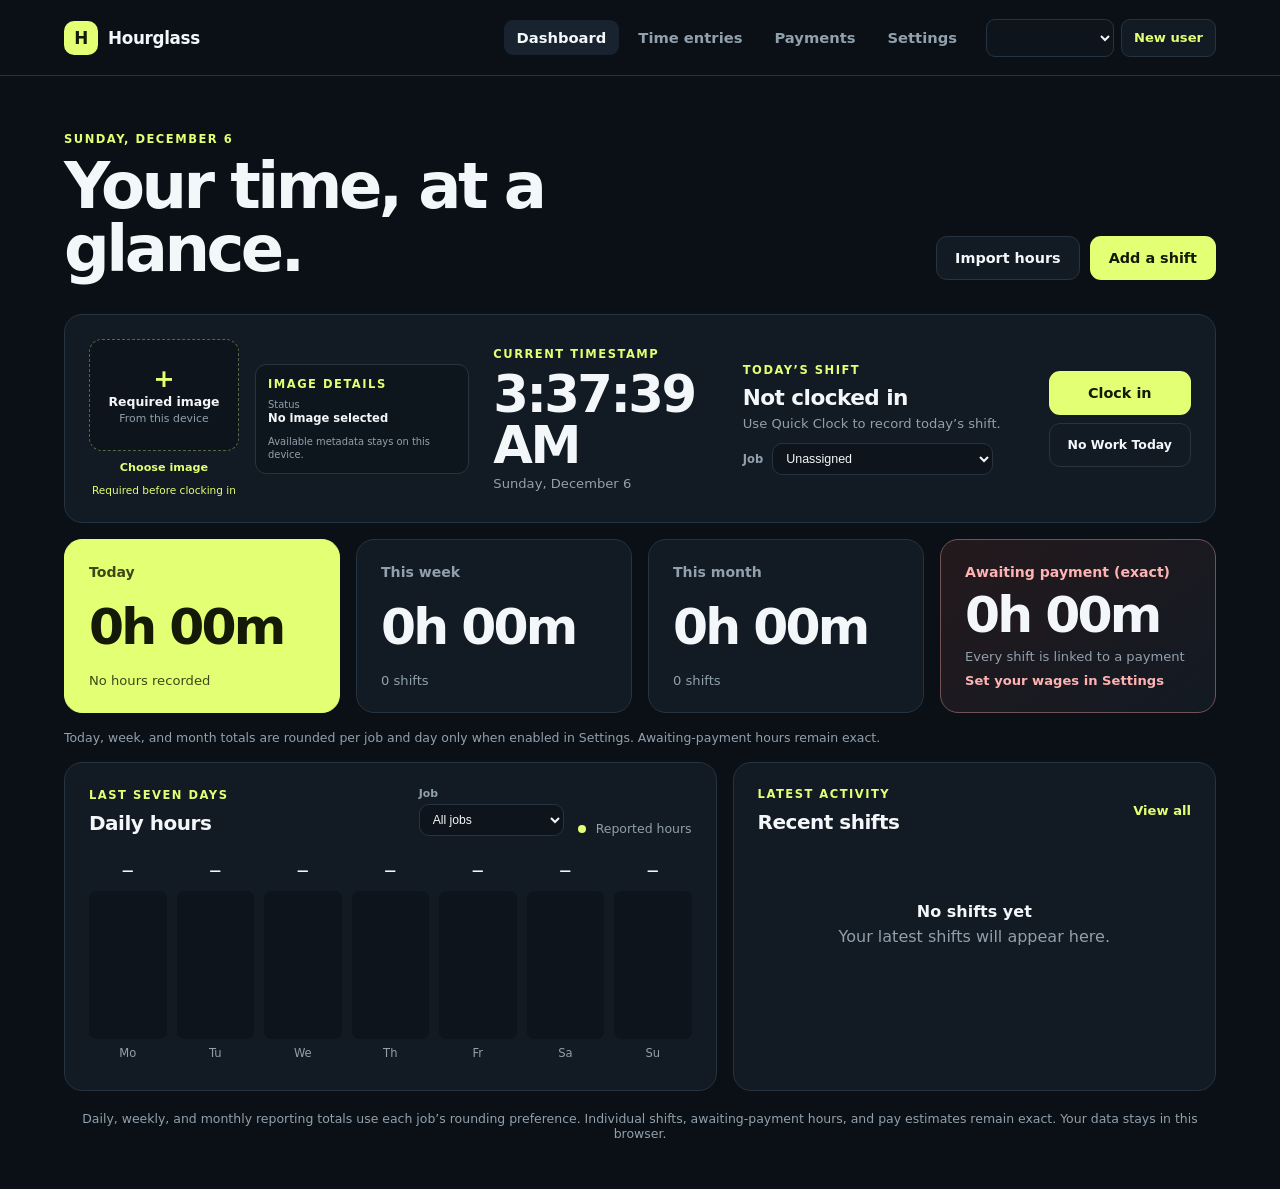
==== docs/index.html @ 71972e92 "Build 36; added time rounding to daily hours, to nearest quarter hour" ====
<!doctype html>
<html lang="en">
<head>
  <meta charset="utf-8">
  <meta name="viewport" content="width=device-width, initial-scale=1">
  <meta http-equiv="Content-Security-Policy" content="default-src 'self'; script-src 'self'; style-src 'self' 'unsafe-inline'; img-src 'self' data: blob:; connect-src 'none'; media-src 'none'; object-src 'none'; frame-src 'none'; base-uri 'none'; form-action 'self'; worker-src 'none'; manifest-src 'self'">
  <meta name="referrer" content="no-referrer">
  <meta name="description" content="A private, browser-based work-hour tracker.">
  <title>Hourglass — Work dashboard</title>
  <link rel="stylesheet" href="styles.css?v=35">
</head>
<body>
  <header class="site-header">
    <a class="brand" href="index.html" aria-label="Hourglass dashboard">
      <span class="brand-mark" aria-hidden="true">H</span>
      <span>Hourglass</span>
    </a>
    <div class="header-tools">
      <nav aria-label="Primary navigation">
        <a class="active" href="index.html" aria-current="page">Dashboard</a>
        <a href="entry.html">Time entries</a>
        <a href="payments.html">Payments</a>
        <a href="settings.html">Settings</a>
      </nav>
      <div class="profile-controls">
        <select id="profile-switcher" aria-label="Current user"></select>
        <button class="profile-add" id="create-profile-open" type="button">New user</button>
      </div>
    </div>
  </header>

  <main class="shell">
    <div class="dashboard-intro">
      <section class="page-heading dashboard-heading">
        <div>
          <p class="eyebrow" id="today-label">Work overview</p>
          <h1 id="dashboard-title">Your time, at a glance.</h1>
        </div>
      </section>
      <div class="heading-actions dashboard-heading-actions">
        <a class="button secondary" href="entry.html#import">Import hours</a>
        <a class="button primary" href="entry.html">Add a shift</a>
      </div>

      <section class="panel quick-clock" aria-labelledby="quick-clock-title">
      <div class="clock-evidence">
        <div class="clock-photo">
          <input class="sr-only" id="clock-photo-input" type="file" accept="image/*" aria-describedby="clock-photo-message">
          <button class="photo-frame" id="clock-photo-trigger" type="button" aria-label="Choose a required image from this device">
            <img class="hidden" id="clock-photo-preview" alt="Selected Quick Clock image">
            <span id="clock-photo-placeholder">
              <b aria-hidden="true">+</b>
              <strong>Required image</strong>
              <small>From this device</small>
            </span>
          </button>
          <div class="photo-actions">
            <button class="text-button" id="choose-clock-photo" type="button">Choose image</button>
            <button class="text-button hidden" id="zoom-clock-photo" type="button">View larger</button>
            <button class="text-button danger hidden" id="remove-clock-photo" type="button">Remove</button>
          </div>
          <span class="photo-message" id="clock-photo-message" role="status" aria-live="polite">Required before clocking in</span>
        </div>
        <div class="photo-summary" aria-live="polite">
          <p class="eyebrow">Image details</p>
          <dl class="metadata-list" id="clock-photo-metadata">
            <div><dt>Status</dt><dd>No image selected</dd></div>
          </dl>
          <small>Available metadata stays on this device.</small>
        </div>
      </div>
      <div class="clock-now">
        <p class="eyebrow">Current timestamp</p>
        <time id="live-clock">--:--:--</time>
        <span id="live-date">Today</span>
      </div>
      <div class="clock-state">
        <p class="eyebrow">Today’s shift</p>
        <h2 id="quick-clock-title">Not clocked in</h2>
        <p id="clock-status" role="status" aria-live="polite">Use Quick Clock to record today’s shift.</p>
        <label class="quick-job-field">
          <span>Job</span>
          <select id="quick-job" aria-label="Job for Quick Clock"></select>
        </label>
        <strong class="elapsed-time hidden" id="elapsed-time">00:00:00 elapsed</strong>
      </div>
      <div class="clock-buttons">
        <button class="button secondary hidden" id="break-action" type="button">Start break</button>
        <button class="button primary clock-action" id="clock-action" type="button">Clock in</button>
        <button class="button ghost no-work-button" id="no-work-action" type="button">No Work Today</button>
      </div>
      </section>
    </div>

    <section class="metric-grid" aria-label="Hours worked">
      <article class="metric-card accent-card">
        <span>Today</span>
        <strong id="day-total">0h 00m</strong>
        <small id="day-detail">No hours recorded</small>
      </article>
      <article class="metric-card">
        <span>This week</span>
        <strong id="week-total">0h 00m</strong>
        <small id="week-detail">0 shifts</small>
      </article>
      <article class="metric-card">
        <span>This month</span>
        <strong id="month-total">0h 00m</strong>
        <small id="month-detail">0 shifts</small>
      </article>
      <article class="metric-card awaiting-card">
        <span>Awaiting payment (exact)</span>
        <strong id="awaiting-total">0h 00m</strong>
        <small id="awaiting-detail">Every shift is linked to a payment</small>
        <small class="pay-estimate" id="awaiting-pay">Set your wage in Settings</small>
      </article>
    </section>

    <p class="reporting-note">Today, week, and month totals are rounded per job and day only when enabled in Settings. Awaiting-payment hours remain exact.</p>
    <section class="dashboard-grid">
      <article class="panel">
        <div class="panel-heading">
          <div>
            <p class="eyebrow">Last seven days</p>
            <h2>Daily hours</h2>
          </div>
          <div class="chart-controls">
            <label class="chart-job-filter"><span>Job</span><select id="week-job-filter"></select></label>
            <span class="legend"><i></i> Reported hours</span>
          </div>
        </div>
        <div class="week-chart" id="week-chart" aria-label="Hours worked in the last seven days"></div>
      </article>

      <article class="panel">
        <div class="panel-heading">
          <div>
            <p class="eyebrow">Latest activity</p>
            <h2>Recent shifts</h2>
          </div>
          <a class="text-link" href="entry.html#history">View all</a>
        </div>
        <div id="recent-shifts" class="recent-list"></div>
      </article>
    </section>

    <p class="privacy-note">Daily, weekly, and monthly reporting totals use each job’s rounding preference. Individual shifts, awaiting-payment hours, and pay estimates remain exact. Your data stays in this browser.</p>
  </main>

  <dialog class="confirm-dialog profile-dialog" id="profile-dialog">
    <form id="profile-form">
      <p class="eyebrow">Local user</p>
      <h2>Create a user</h2>
      <p>This user will have separate time records, jobs, wages, payments, settings, and images in this browser.</p>
      <label class="field"><span>User name</span><input id="profile-name" type="text" maxlength="50" autocomplete="off" required placeholder="For example, John"></label>
      <div class="form-message" id="profile-message" role="alert"></div>
      <div class="dialog-actions">
        <button class="button secondary" id="profile-cancel" type="button">Cancel</button>
        <button class="button primary" type="submit">Create user</button>
      </div>
    </form>
  </dialog>

  <dialog class="image-zoom-dialog" id="image-zoom-dialog" aria-labelledby="image-zoom-title">
    <div class="zoom-heading">
      <strong id="image-zoom-title">Shift image</strong>
      <button class="text-button" id="close-image-zoom" type="button">Close</button>
    </div>
    <img id="zoomed-clock-photo" alt="Enlarged Quick Clock image">
  </dialog>

  <script src="daily-rounding.js?v=1"></script>
  <script src="shared.js?v=35"></script>
  <script src="profile-ui.js?v=22"></script>
  <script src="no-work.js?v=20"></script>
  <script src="image-metadata.js?v=15"></script>
  <script src="dashboard.js?v=35"></script>
</body>
</html>
---- docs/styles.css ----
:root {
  color-scheme: dark;
  --bg: #0b1016;
  --surface: #121a23;
  --surface-2: #18232f;
  --line: #263441;
  --text: #f4f7f9;
  --muted: #91a0ad;
  --accent: #e3ff73;
  --accent-dark: #141a07;
  --danger: #ff8a8a;
  --radius: 18px;
  font-family: Inter, ui-sans-serif, system-ui, -apple-system, BlinkMacSystemFont, "Segoe UI", sans-serif;
}

* { box-sizing: border-box; }
html { scroll-behavior: smooth; }
body { margin: 0; min-width: 320px; background: var(--bg); color: var(--text); }
button, input, textarea { font: inherit; }
a { color: inherit; }

.site-header { min-height: 76px; padding: 0 5vw; border-bottom: 1px solid var(--line); display: flex; align-items: center; justify-content: space-between; gap: 24px; }
.header-tools { display: flex; align-items: center; justify-content: flex-end; gap: 16px; }
.brand { display: inline-flex; align-items: center; gap: 10px; font-size: 1.05rem; font-weight: 800; text-decoration: none; letter-spacing: -.02em; }
.brand-mark { display: grid; place-items: center; width: 34px; height: 34px; border-radius: 10px; background: var(--accent); color: var(--accent-dark); font-weight: 900; }
nav { display: flex; gap: 6px; }
nav a { padding: 9px 13px; border-radius: 9px; color: var(--muted); text-decoration: none; font-size: .92rem; font-weight: 700; }
nav a:hover, nav a.active { background: var(--surface-2); color: var(--text); }
.profile-controls { display: flex; align-items: center; gap: 7px; }
.profile-controls select { width: auto; min-width: 128px; max-width: 190px; min-height: 38px; padding: 7px 30px 7px 10px; border-radius: 9px; color: var(--text); font-size: .82rem; font-weight: 750; }
.profile-add { min-height: 38px; padding: 0 12px; border: 1px solid var(--line); border-radius: 9px; background: var(--surface); color: var(--accent); font-size: .82rem; font-weight: 800; cursor: pointer; white-space: nowrap; }
.profile-add:hover { border-color: var(--accent); }

.shell { width: min(1180px, 90vw); margin: 0 auto; padding: 56px 0 48px; }
.page-heading { display: flex; justify-content: space-between; align-items: end; gap: 24px; margin-bottom: 34px; }
.heading-actions { display: flex; gap: 10px; }
.dashboard-intro { display: grid; grid-template-columns: minmax(0, 1fr) auto; grid-template-areas: "heading actions" "clock clock"; column-gap: 24px; align-items: end; }
.dashboard-heading { grid-area: heading; }
.dashboard-heading-actions { grid-area: actions; margin-bottom: 34px; }
.dashboard-intro > .quick-clock { grid-area: clock; }
.compact-heading { align-items: center; }
.eyebrow { margin: 0 0 9px; color: var(--accent); text-transform: uppercase; letter-spacing: .13em; font-size: .72rem; font-weight: 850; }
h1 { margin: 0; max-width: 700px; font-size: clamp(2.25rem, 5vw, 4.5rem); line-height: .98; letter-spacing: -.055em; }
.compact-heading h1 { font-size: clamp(2rem, 4vw, 3.5rem); }
h2 { margin: 0; font-size: 1.25rem; letter-spacing: -.025em; }

.button { min-height: 44px; padding: 0 18px; border: 1px solid transparent; border-radius: 11px; display: inline-flex; align-items: center; justify-content: center; gap: 8px; font-weight: 800; font-size: .9rem; text-decoration: none; cursor: pointer; }
.button.primary { background: var(--accent); color: var(--accent-dark); }
.button.primary:hover { background: #edff9f; }
.button.secondary { background: var(--surface); border-color: var(--line); color: var(--text); }
.button.ghost { background: transparent; border-color: var(--line); color: var(--text); }
.button.danger-button { background: transparent; border-color: #6f373b; color: var(--danger); }
.button.danger-button:hover { background: #301b20; }
.button.small { min-height: 38px; padding: 0 13px; }

.metric-grid { display: grid; grid-template-columns: repeat(4, 1fr); gap: 16px; margin-bottom: 16px; }
.quick-clock { margin-bottom: 16px; display: grid; grid-template-columns: minmax(340px, 1.35fr) minmax(190px, .8fr) minmax(220px, 1fr) auto; gap: 24px; align-items: center; border-color: #536422; background: linear-gradient(135deg, #182119, var(--surface) 58%); }
.clock-evidence { display: grid; grid-template-columns: 150px minmax(170px, 1fr); gap: 16px; align-items: center; }
.clock-photo { display: grid; gap: 7px; }
.photo-frame { width: 150px; height: 112px; padding: 0; border: 1px dashed #58674a; border-radius: 13px; overflow: hidden; background: #0d141b; color: var(--muted); cursor: pointer; }
.photo-frame:hover, .photo-frame:focus-visible { border-color: var(--accent); outline: none; }
.photo-frame img { width: 100%; height: 100%; display: block; object-fit: cover; }
.photo-frame:has(img:not(.hidden)) { border-style: solid; cursor: zoom-in; }
.photo-frame > span { height: 100%; display: grid; place-content: center; gap: 3px; }
.photo-frame b { color: var(--accent); font-size: 1.6rem; line-height: 1; }
.photo-frame strong { color: var(--text); font-size: .78rem; }
.photo-frame small { font-size: .68rem; }
.photo-actions { display: flex; justify-content: center; gap: 2px; }
.photo-actions .text-button { padding: 3px 5px; font-size: .7rem; }
.photo-message { min-height: 14px; color: var(--accent); text-align: center; font-size: .66rem; line-height: 1.25; }
.photo-summary { min-width: 0; padding: 12px; border: 1px solid var(--line); border-radius: 11px; background: rgba(13, 20, 27, .65); }
.photo-summary .eyebrow { margin-bottom: 8px; }
.photo-summary > small { display: block; margin-top: 9px; color: var(--muted); font-size: .62rem; line-height: 1.35; }
.metadata-list, .history-photo-metadata { margin: 0; display: grid; gap: 6px; }
.metadata-list > div, .history-photo-metadata > div { min-width: 0; display: grid; gap: 1px; }
.metadata-list dt, .history-photo-metadata dt { color: var(--muted); font-size: .62rem; }
.metadata-list dd, .history-photo-metadata dd { margin: 0; overflow-wrap: anywhere; color: var(--text); font-size: .72rem; font-weight: 750; line-height: 1.3; }
.clock-now, .clock-state { display: grid; gap: 5px; }
.clock-now .eyebrow, .clock-state .eyebrow { margin-bottom: 3px; }
.clock-now time { font-variant-numeric: tabular-nums; font-size: clamp(2rem, 4vw, 3.4rem); font-weight: 850; line-height: 1; letter-spacing: -.05em; }
.clock-now > span, .clock-state > p:not(.eyebrow) { color: var(--muted); font-size: .82rem; }
.clock-state h2 { font-size: 1.35rem; }
.clock-state > p:not(.eyebrow) { margin: 1px 0 0; }
.quick-job-field { max-width: 250px; margin-top: 7px; display: grid; grid-template-columns: auto minmax(0, 1fr); gap: 9px; align-items: center; color: var(--muted); font-size: .72rem; font-weight: 750; }
.quick-job-field select { padding: 7px 9px; font-size: .78rem; }
.quick-job-field select:disabled { opacity: .72; cursor: not-allowed; }
.elapsed-time { width: max-content; margin-top: 5px; padding: 5px 9px; border-radius: 7px; background: rgba(227, 255, 115, .1); color: var(--accent); font-size: .78rem; font-variant-numeric: tabular-nums; }
.clock-action { min-width: 118px; }
.clock-action.clock-out { border-color: #6f373b; background: #341c21; color: #ffb2b2; }
.clock-action.clock-out:hover { background: #472329; }
.clock-buttons { display: grid; gap: 8px; min-width: 118px; }
.clock-buttons .button { width: 100%; }
.clock-buttons .break-running { border-color: var(--accent); color: var(--accent); }
.no-work-button { border-color: #53606b; color: var(--muted); font-size: .78rem; }
.no-work-button:hover { border-color: var(--accent); color: var(--text); }
.no-work-button.undo { border-color: #70622f; color: #ffe29a; }
.button:disabled { opacity: .45; cursor: not-allowed; }
.metric-card { min-height: 174px; padding: 24px; border: 1px solid var(--line); border-radius: var(--radius); background: var(--surface); display: flex; flex-direction: column; justify-content: space-between; }
.metric-card > span { color: var(--muted); font-size: .88rem; font-weight: 750; }
.metric-card strong { font-size: clamp(2rem, 4vw, 3.15rem); letter-spacing: -.055em; }
.metric-card small { color: var(--muted); font-size: .82rem; }
.accent-card { background: var(--accent); color: var(--accent-dark); border-color: var(--accent); }
.accent-card > span, .accent-card small { color: #3d4717; }
.awaiting-card { border-color: #725354; background: linear-gradient(145deg, #24191d, var(--surface)); }
.awaiting-card > span { color: #ffb2b2; }

.dashboard-grid { display: grid; grid-template-columns: 1.35fr 1fr; gap: 16px; }
.panel { padding: 24px; border: 1px solid var(--line); border-radius: var(--radius); background: var(--surface); }
.panel-heading, .section-line { display: flex; justify-content: space-between; align-items: center; gap: 16px; }
.legend { color: var(--muted); font-size: .78rem; }
.legend i { display: inline-block; width: 8px; height: 8px; margin-right: 6px; border-radius: 50%; background: var(--accent); }
.chart-controls { display: flex; align-items: end; gap: 14px; }
.chart-job-filter { display: grid; gap: 4px; color: var(--muted); font-size: .68rem; font-weight: 750; }
.chart-job-filter select { min-width: 145px; max-width: 210px; padding: 7px 30px 7px 9px; font-size: .76rem; }
.text-link { color: var(--accent); font-size: .82rem; font-weight: 800; text-decoration: none; }

.week-chart { height: 230px; padding-top: 28px; display: grid; grid-template-columns: repeat(7, 1fr); align-items: end; gap: 10px; }
.chart-column { height: 100%; display: grid; grid-template-rows: 20px 1fr 20px; gap: 7px; text-align: center; color: var(--muted); font-size: .72rem; }
.chart-value { color: var(--text); font-weight: 750; }
.chart-track { height: 100%; border-radius: 7px; background: #0d141b; display: flex; align-items: end; overflow: hidden; }
.chart-track i { display: block; width: 100%; min-height: 0; border-radius: 7px; background: linear-gradient(180deg, var(--accent), #82a817); }
.recent-list { margin-top: 20px; }
.recent-item { padding: 15px 0; border-bottom: 1px solid var(--line); display: flex; align-items: center; justify-content: space-between; gap: 12px; }
.recent-item:last-child { border-bottom: 0; }
.recent-item div { display: grid; gap: 4px; }
.recent-item span { color: var(--muted); font-size: .8rem; }
.privacy-note { margin: 20px 0 0; text-align: center; color: var(--muted); font-size: .78rem; }

.entry-layout { min-width: 0; display: grid; grid-template-columns: minmax(0, 1.65fr) minmax(260px, .75fr); gap: 16px; align-items: start; }
.import-panel { margin-bottom: 16px; display: grid; grid-template-columns: minmax(0, 1.1fr) minmax(320px, .9fr); gap: 36px; align-items: center; border-color: #536422; background: linear-gradient(135deg, #172018, var(--surface) 62%); }
.import-copy > p:not(.eyebrow) { margin: 9px 0 0; max-width: 620px; color: var(--muted); font-size: .9rem; line-height: 1.55; }
.import-copy > p strong { color: var(--text); }
.import-formats { font-size: .76rem !important; }
.import-controls { display: grid; gap: 12px; }
.import-controls input[type="file"] { padding: 10px; border-style: dashed; }
.import-controls input[type="file"]::file-selector-button { display: none; }
.import-buttons { display: flex; gap: 10px; }
.import-message { min-height: 20px; color: var(--accent); font-size: .82rem; }
.form-panel { min-width: 0; max-width: 100%; padding: 28px; }
.form-grid { min-width: 0; display: grid; grid-template-columns: minmax(0, 1fr) minmax(0, 1fr); gap: 18px; }
.full-field { grid-column: 1 / -1; }
.field { min-width: 0; display: grid; gap: 8px; color: var(--muted); font-size: .82rem; font-weight: 750; }
.field em { font-weight: 500; font-style: normal; }
input, textarea, select { width: 100%; min-width: 0; max-width: 100%; border: 1px solid var(--line); border-radius: 10px; background: #0d141b; color: var(--text); padding: 12px 13px; outline: none; }
input:focus, textarea:focus, select:focus { border-color: var(--accent); box-shadow: 0 0 0 3px rgba(227, 255, 115, .1); }
textarea { resize: vertical; line-height: 1.45; }
.break-section, #break-list { min-width: 0; max-width: 100%; }
.break-section { margin: 26px 0; padding: 22px 0; border-top: 1px solid var(--line); border-bottom: 1px solid var(--line); }
.section-line p { margin: 5px 0 0; color: var(--muted); font-size: .82rem; }
.break-row { margin-top: 14px; display: grid; grid-template-columns: 1fr 1fr 38px; gap: 10px; align-items: end; }
.break-total-field { max-width: 310px; margin-top: 18px; }
.icon-button { width: 38px; height: 42px; border: 1px solid var(--line); border-radius: 9px; background: transparent; color: var(--muted); font-size: 1.45rem; cursor: pointer; }
.icon-button:hover { color: var(--danger); border-color: var(--danger); }
.calculation { margin-top: 20px; padding: 15px 17px; border-radius: 12px; background: var(--surface-2); display: flex; justify-content: space-between; align-items: center; }
.calculation span { color: var(--muted); font-size: .82rem; }
.calculation strong { font-size: 1.2rem; }
.form-actions { margin-top: 16px; display: flex; gap: 10px; }
.form-message { min-height: 20px; margin-top: 10px; color: var(--accent); font-size: .82rem; }
.tips-panel h2 { max-width: 240px; font-size: 1.65rem; }
.tips-panel ul { margin: 24px 0 0; padding: 0; list-style: none; }
.tips-panel li { padding: 13px 0 13px 24px; border-top: 1px solid var(--line); color: var(--muted); font-size: .86rem; position: relative; }
.tips-panel li::before { content: '✓'; position: absolute; left: 0; color: var(--accent); font-weight: 900; }

.history-panel { margin-top: 16px; }
.history-heading { margin-bottom: 18px; }
.history-actions { display: flex; flex-wrap: wrap; align-items: center; justify-content: flex-end; gap: 10px; }
.filter-field input { min-width: 170px; padding: 9px 11px; }
.table-wrap { overflow-x: auto; }
table { width: 100%; border-collapse: collapse; min-width: 720px; }
th { padding: 12px 10px; border-bottom: 1px solid var(--line); color: var(--muted); font-size: .72rem; text-align: left; text-transform: uppercase; letter-spacing: .08em; }
td { padding: 17px 10px; border-bottom: 1px solid var(--line); color: var(--muted); font-size: .86rem; }
td strong { color: var(--text); }
td span { display: block; margin-top: 4px; font-size: .76rem; }
.row-actions { text-align: right; white-space: nowrap; }
.text-button { padding: 5px 7px; border: 0; background: transparent; color: var(--accent); font-weight: 750; cursor: pointer; }
.text-button.danger { color: var(--danger); }
.no-work-row td { background: rgba(58, 91, 137, .08); }
.shift-detail-row > td { padding: 0 10px 18px; background: #0d141b; }
.shift-detail { padding: 20px; border: 1px solid var(--line); border-radius: 14px; display: grid; grid-template-columns: auto minmax(260px, 1.4fr) minmax(200px, .8fr); gap: 24px; background: var(--surface); }
.shift-detail.no-work-detail { grid-template-columns: minmax(260px, 1.4fr) minmax(200px, .8fr); }
.shift-photo { width: 190px; margin: 0; }
.shift-photo img { display: block; width: 190px; height: 150px; border-radius: 11px; object-fit: cover; }
.shift-photo figcaption { margin-top: 7px; color: var(--muted); font-size: .72rem; }
.history-photo-metadata { margin-top: 10px; padding-top: 9px; border-top: 1px solid var(--line); }
.shift-timeline { display: grid; gap: 0; }
.timeline-item { min-height: 58px; display: grid; grid-template-columns: 18px 1fr; gap: 10px; position: relative; }
.timeline-item:not(:last-child)::before { content: ''; position: absolute; left: 5px; top: 14px; bottom: -4px; width: 1px; background: var(--line); }
.timeline-item i { width: 11px; height: 11px; margin-top: 4px; border: 2px solid var(--accent); border-radius: 50%; background: var(--surface); z-index: 1; }
.timeline-item div { display: grid; align-content: start; gap: 3px; }
.timeline-item strong { font-size: .84rem; }
.timeline-item span { color: var(--muted); font-size: .78rem; line-height: 1.4; }
.timeline-item small { color: var(--accent); font-size: .7rem; }
.shift-summary { display: grid; align-content: start; gap: 12px; }
.shift-summary > div { padding: 11px 12px; border-radius: 9px; background: var(--surface-2); display: grid; gap: 3px; }
.shift-summary span { color: var(--muted); font-size: .7rem; }
.shift-summary strong { font-size: .88rem; }
.shift-note { margin: 3px 0 0; color: var(--muted); font-size: .78rem; line-height: 1.5; }
.pay-estimate { margin-top: 5px; color: #ffb2b2 !important; font-weight: 800; }
.settings-shell { max-width: 940px; }
.settings-layout { display: grid; grid-template-columns: minmax(0, 1.5fr) minmax(260px, .75fr); gap: 16px; align-items: start; }
.settings-form { padding: 28px; }
.settings-section { padding-bottom: 28px; margin-bottom: 26px; border-bottom: 1px solid var(--line); }
.settings-description { margin: 8px 0 20px; color: var(--muted); font-size: .88rem; line-height: 1.5; }
.settings-fields { margin-top: 0; }
.settings-single-field { max-width: 280px; }
.job-list { display: grid; gap: 12px; }
.job-row { display: grid; grid-template-columns: minmax(170px, 1.2fr) minmax(120px, .65fr) minmax(160px, .85fr) 38px; gap: 10px; align-items: end; }
/* The rounding preference occupies its own line so job removal stays visible. */
.job-row .job-rounding-option { grid-column: 1 / 4; grid-row: 2; display: flex; align-items: center; gap: 9px; font-size: .81rem; color: var(--muted); cursor: pointer; line-height: 1.45; }
.job-row .job-rounding-option input { flex: 0 0 auto; accent-color: var(--accent); width: 17px; height: 17px; }
.job-row .remove-job { grid-column: 4; grid-row: 1; }
.job-default-field { margin-top: 18px; }
.reporting-summary { display: grid; grid-template-columns: repeat(3, minmax(0, 1fr)); gap: 10px; padding: 14px; border: 1px solid var(--line); border-radius: 12px; margin: 0 0 10px; }
.reporting-summary div { display: grid; gap: 6px; }
.reporting-summary span { font-size: .75rem; color: var(--muted); }
.reporting-summary strong { font-size: 1.16rem; }
.reporting-note { color: var(--muted); font-size: .78rem; line-height: 1.5; margin: 0 0 14px; }
.daily-job-details { margin: 0 0 10px; font-size: .83rem; }
.daily-job-details summary { cursor: pointer; font-weight: 750; padding: 8px 0; }
.daily-job-list { display: grid; gap: 7px; padding: 8px 0 12px; }
.daily-job-item { display: grid; grid-template-columns: 1fr auto; gap: 2px 12px; padding: 9px 12px; border-radius: 9px; background: var(--surface-2, var(--surface)); border: 1px solid var(--line); }
.daily-job-item small { color: var(--muted); grid-column: 1 / -1; }
.net-exact-note { display: block; margin-top: 4px; color: var(--muted); font-size: .71rem; line-height: 1.35; }

.pay-preview { display: grid; gap: 8px; position: sticky; top: 20px; }
.pay-preview > span { margin-top: 11px; color: var(--muted); font-size: .8rem; font-weight: 750; }
.pay-preview > strong { font-size: 2rem; letter-spacing: -.045em; }
.pay-preview > p:not(.eyebrow) { margin: 15px 0 0; padding-top: 17px; border-top: 1px solid var(--line); color: var(--muted); font-size: .78rem; line-height: 1.5; }
.backup-panel { margin-top: 16px; }
.backup-panel > div:first-child > p:not(.eyebrow) { max-width: 780px; margin: 10px 0 0; color: var(--muted); font-size: .88rem; line-height: 1.55; }
.backup-controls { margin-top: 20px; display: flex; flex-wrap: wrap; gap: 10px; }
.backup-panel > small { display: block; max-width: 780px; margin-top: 4px; color: var(--muted); font-size: .72rem; line-height: 1.45; }
.restore-dialog-content { padding: 28px; }
.restore-summary { margin: -10px 0 20px; padding-left: 20px; color: var(--text); line-height: 1.7; }
.confirm-dialog .restore-warning { margin-bottom: 8px; padding: 12px; border: 1px solid #6f373b; border-radius: 10px; background: rgba(255, 138, 138, .07); color: #ffb2b2; font-size: .82rem; }
.payment-metrics { grid-template-columns: repeat(3, 1fr); }
.payments-layout { display: grid; grid-template-columns: minmax(0, 1.65fr) minmax(250px, .65fr); gap: 16px; align-items: start; }
.payment-form { padding: 28px; }
.payment-fields { margin-top: 22px; }
.payment-shift-section { margin-top: 28px; padding-top: 24px; border-top: 1px solid var(--line); }
.payment-shift-section .section-line { align-items: flex-start; }
.payment-shift-section .section-line p { max-width: 420px; }
.payment-expected { min-width: 145px; display: grid; justify-items: end; gap: 2px; text-align: right; }
.payment-expected span, .payment-expected small { color: var(--muted); font-size: .72rem; }
.payment-expected strong { color: var(--accent); font-size: 1.35rem; }
.payment-shift-list { max-height: 360px; margin-top: 18px; display: grid; gap: 8px; overflow-y: auto; }
.payment-shift-option { padding: 12px 13px; border: 1px solid var(--line); border-radius: 11px; display: grid; grid-template-columns: 20px minmax(0, 1fr); gap: 11px; align-items: center; background: #0d141b; cursor: pointer; }
.payment-shift-option:hover { border-color: #536422; }
.payment-shift-option:has(input:checked) { border-color: var(--accent); background: rgba(227, 255, 115, .06); }
.payment-shift-option input { width: 17px; height: 17px; margin: 0; accent-color: var(--accent); }
.payment-shift-option > span { min-width: 0; display: grid; gap: 4px; }
.payment-shift-option strong { font-size: .84rem; }
.payment-shift-option small { color: var(--muted); font-size: .75rem; line-height: 1.4; }
.payment-shift-empty { padding: 22px; border: 1px dashed var(--line); border-radius: 11px; color: var(--muted); text-align: center; font-size: .82rem; }
.payment-guidance, .payment-guidance p { color: var(--muted); }
.payment-guidance { position: sticky; top: 20px; }
.payment-guidance h2 { color: var(--text); }
.payment-guidance p { margin: 12px 0 0; font-size: .82rem; line-height: 1.55; }
.payment-history { margin-top: 16px; }
.payment-list { margin-top: 18px; display: grid; gap: 10px; }
.payment-record { padding: 18px; border: 1px solid var(--line); border-radius: 13px; background: #0d141b; }
.payment-record-heading { display: flex; align-items: flex-start; justify-content: space-between; gap: 16px; }
.payment-record-heading > div:first-child { display: grid; gap: 4px; }
.payment-record-heading h3 { margin: 0; font-size: 1rem; }
.payment-record-heading span { color: var(--muted); font-size: .76rem; }
.payment-record-stats { margin-top: 15px; display: grid; grid-template-columns: repeat(3, 1fr); gap: 8px; }
.payment-record-stats > div { min-width: 0; padding: 10px; border-radius: 9px; display: grid; gap: 4px; background: var(--surface-2); }
.payment-record-stats span { color: var(--muted); font-size: .68rem; }
.payment-record-stats strong { overflow-wrap: anywhere; font-size: .8rem; }
.difference-negative { color: var(--danger); }
.difference-positive { color: var(--accent); }
.payment-record-notes { margin: 13px 0 0; color: var(--muted); font-size: .76rem; line-height: 1.45; overflow-wrap: anywhere; }
.empty-state { min-height: 140px; display: grid; place-content: center; gap: 6px; text-align: center; color: var(--muted); }
.empty-state strong { color: var(--text); }
.confirm-dialog { width: min(480px, 92vw); padding: 0; border: 1px solid var(--line); border-radius: var(--radius); background: var(--surface); color: var(--text); box-shadow: 0 26px 80px rgba(0, 0, 0, .55); }
.confirm-dialog::backdrop { background: rgba(3, 7, 10, .78); backdrop-filter: blur(3px); }
.image-zoom-dialog { width: min(94vw, 1180px); height: min(92vh, 900px); padding: 16px; border: 1px solid var(--line); border-radius: var(--radius); background: #080d12; color: var(--text); box-shadow: 0 26px 80px rgba(0, 0, 0, .7); }
.image-zoom-dialog::backdrop { background: rgba(2, 5, 8, .9); backdrop-filter: blur(4px); }
.image-zoom-dialog[open] { display: grid; grid-template-rows: auto minmax(0, 1fr); gap: 12px; }
.zoom-heading { display: flex; align-items: center; justify-content: space-between; gap: 20px; }
.image-zoom-dialog img { width: 100%; height: 100%; min-height: 0; border-radius: 11px; object-fit: contain; background: #030609; }
.confirm-dialog form { padding: 28px; }
.profile-dialog .field { margin: 20px 0 4px; }
.confirm-dialog h2 { font-size: 1.6rem; }
.confirm-dialog p:not(.eyebrow) { margin: 13px 0 24px; color: var(--muted); line-height: 1.55; }
.export-dialog .form-grid { margin-bottom: 4px; }
.export-dialog .form-message { margin-bottom: 12px; }
.dialog-actions { display: flex; justify-content: flex-end; gap: 10px; }
.hidden { display: none !important; }
.sr-only { position: absolute; width: 1px; height: 1px; padding: 0; margin: -1px; overflow: hidden; clip: rect(0, 0, 0, 0); white-space: nowrap; border: 0; }

@media (max-width: 820px) {
  .site-header { flex-wrap: wrap; padding-top: 12px; padding-bottom: 12px; }
  .header-tools { flex: 1 1 560px; justify-content: space-between; }
  .shell { width: min(92vw, 680px); padding-top: 38px; }
  .metric-grid, .dashboard-grid, .entry-layout, .import-panel, .settings-layout, .quick-clock, .payments-layout { grid-template-columns: 1fr; }
  .metric-grid { grid-template-columns: 1fr 1fr; }
  .metric-card { min-height: 150px; }
  .tips-panel { display: none; }
  .pay-preview { position: static; }
  .payment-guidance { position: static; }
  .quick-clock { gap: 18px; }
  .clock-evidence { grid-template-columns: 150px minmax(0, 1fr); }
  .clock-photo { justify-items: start; }
  .photo-actions { justify-content: flex-start; }
  .photo-message { text-align: left; }
  .clock-action { width: 100%; }
  .shift-detail { grid-template-columns: 1fr; }
  .shift-detail.no-work-detail { grid-template-columns: 1fr; }
}

@media (max-width: 560px) {
  .site-header { padding: 12px 4vw; align-items: flex-start; gap: 8px; }
  .brand > span:last-child { display: none; }
  .header-tools { width: 100%; flex-wrap: wrap; gap: 8px; }
  nav { flex: 1 1 auto; }
  nav a { padding: 9px 7px; font-size: .76rem; }
  .profile-controls { width: 100%; }
  .profile-controls select { flex: 1; max-width: none; }
  .page-heading { align-items: stretch; flex-direction: column; }
  .page-heading .button { align-self: stretch; }
  .heading-actions, .import-buttons { flex-direction: column; }
  .dashboard-intro { grid-template-columns: minmax(0, 1fr); grid-template-areas: "heading" "clock" "actions"; column-gap: 0; }
  .dashboard-heading { margin-bottom: 16px; }
  .dashboard-intro > .quick-clock { margin-bottom: 0; }
  .dashboard-heading-actions { margin: 12px 0 28px; }
  .dashboard-heading-actions .button { width: 100%; }
  .metric-grid, .form-grid { grid-template-columns: minmax(0, 1fr); }
  .full-field { grid-column: auto; }
  .entry-layout, #shift-form, .form-panel, .form-grid, .form-grid > *, .break-section, #break-list, .break-row, .field {
    width: 100%;
    min-width: 0;
    max-width: 100%;
  }
  input[type="date"], input[type="time"], input[type="month"] {
    display: block;
    width: 100% !important;
    min-width: 0 !important;
    max-width: 100% !important;
    inline-size: 100% !important;
    min-inline-size: 0 !important;
    max-inline-size: 100% !important;
    font-size: 16px;
  }
  .metric-card { min-height: 138px; }
  .panel, .form-panel { padding: 19px; }
  .week-chart { gap: 5px; }
  .break-row { grid-template-columns: minmax(0, 1fr); }
  .job-row { grid-template-columns: 1fr; }
  .job-row .job-rounding-option, .job-row .remove-job { grid-column: 1; grid-row: auto; }
  .job-row .icon-button { width: 100%; }
  .reporting-summary { grid-template-columns: 1fr; }
  .break-row .icon-button { grid-column: auto; width: 100%; }
  .history-heading, .history-actions { align-items: stretch; flex-direction: column; }
  .history-actions { width: 100%; }
  .filter-field input, .history-actions .button { width: 100%; }
  .dialog-actions { flex-direction: column; }
  .clock-evidence { grid-template-columns: 1fr; }
  .photo-frame { width: 100%; height: 210px; }
  .clock-photo { width: 100%; }
  .shift-photo, .shift-photo img { width: 100%; }
  .shift-photo img { height: 210px; }
  .payment-shift-section .section-line, .payment-record-heading { align-items: stretch; flex-direction: column; }
  .payment-expected { justify-items: start; text-align: left; }
  .payment-record-stats { grid-template-columns: 1fr 1fr; }
  .dashboard-grid .panel-heading { align-items: stretch; flex-direction: column; }
  .chart-controls { align-items: stretch; justify-content: space-between; }
  .chart-job-filter { flex: 1; }
  .chart-job-filter select { max-width: none; }
}
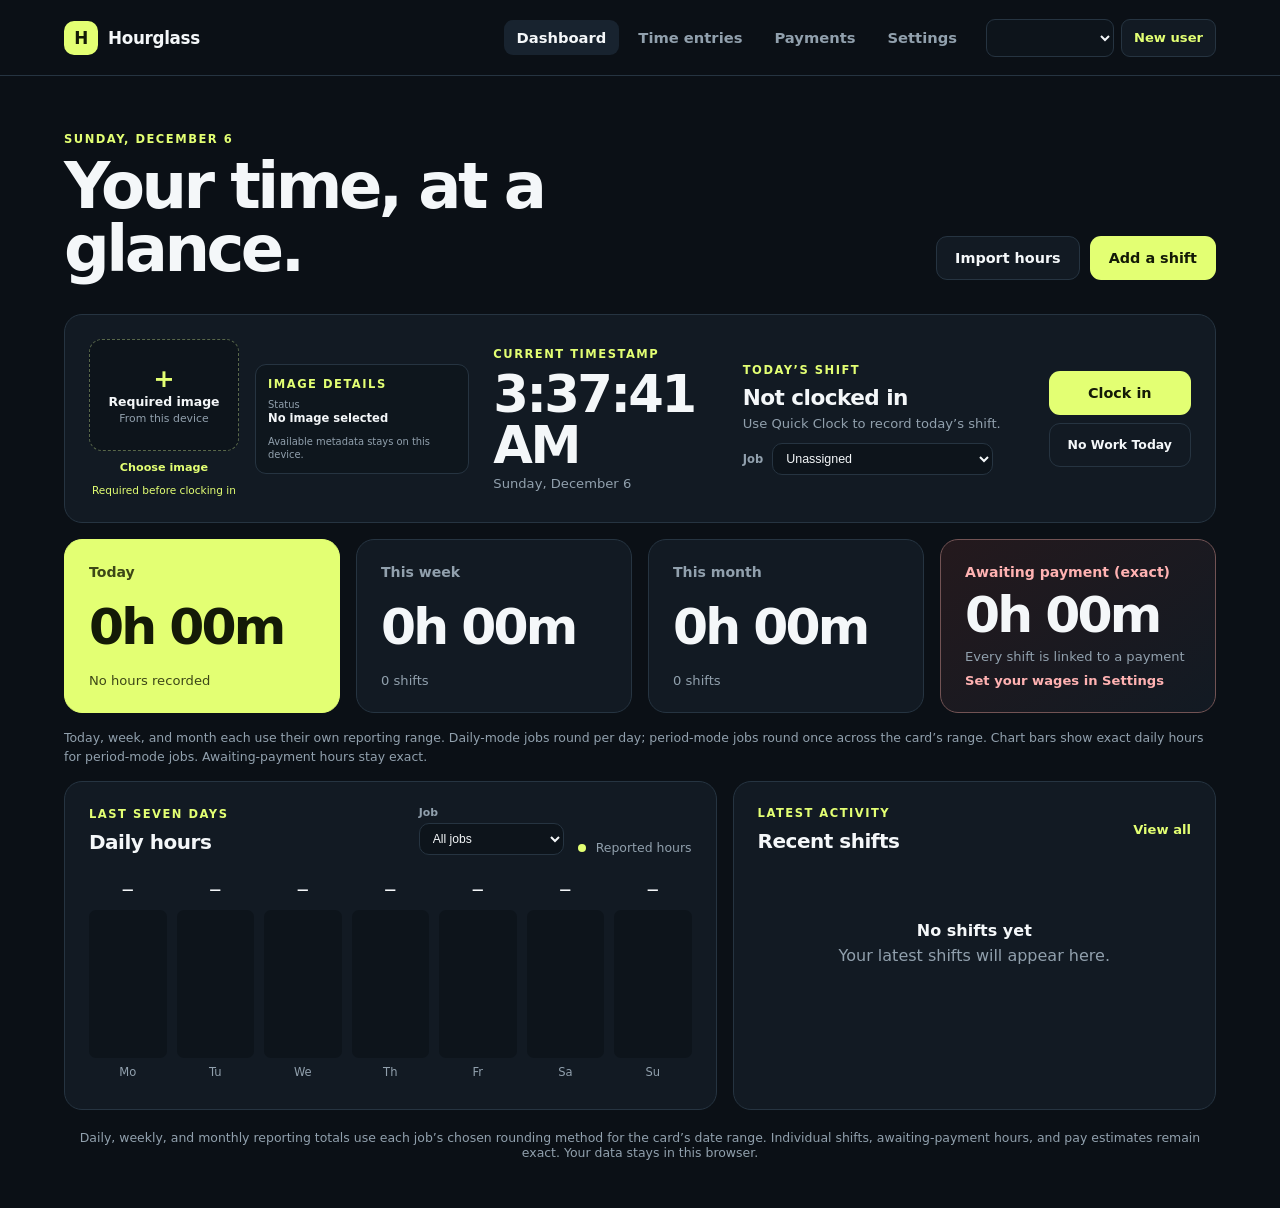
==== commit a33de5f5: "Build 37: Add configurable per-job rounding methods" ====
--- a/docs/index.html
+++ b/docs/index.html
@@ -7,7 +7,7 @@
   <meta name="referrer" content="no-referrer">
   <meta name="description" content="A private, browser-based work-hour tracker.">
   <title>Hourglass — Work dashboard</title>
-  <link rel="stylesheet" href="styles.css?v=35">
+  <link rel="stylesheet" href="styles.css?v=37">
 </head>
 <body>
   <header class="site-header">
@@ -116,7 +116,7 @@
       </article>
     </section>
 
-    <p class="reporting-note">Today, week, and month totals are rounded per job and day only when enabled in Settings. Awaiting-payment hours remain exact.</p>
+    <p class="reporting-note">Today, week, and month each use their own reporting range. Daily-mode jobs round per day; period-mode jobs round once across the card’s range. Chart bars show exact daily hours for period-mode jobs. Awaiting-payment hours stay exact.</p>
     <section class="dashboard-grid">
       <article class="panel">
         <div class="panel-heading">
@@ -144,7 +144,7 @@
       </article>
     </section>
 
-    <p class="privacy-note">Daily, weekly, and monthly reporting totals use each job’s rounding preference. Individual shifts, awaiting-payment hours, and pay estimates remain exact. Your data stays in this browser.</p>
+    <p class="privacy-note">Daily, weekly, and monthly reporting totals use each job’s chosen rounding method for the card’s date range. Individual shifts, awaiting-payment hours, and pay estimates remain exact. Your data stays in this browser.</p>
   </main>
 
   <dialog class="confirm-dialog profile-dialog" id="profile-dialog">
@@ -169,11 +169,11 @@
     <img id="zoomed-clock-photo" alt="Enlarged Quick Clock image">
   </dialog>
 
-  <script src="daily-rounding.js?v=1"></script>
-  <script src="shared.js?v=35"></script>
+  <script src="daily-rounding.js?v=37"></script>
+  <script src="shared.js?v=37"></script>
   <script src="profile-ui.js?v=22"></script>
   <script src="no-work.js?v=20"></script>
   <script src="image-metadata.js?v=15"></script>
-  <script src="dashboard.js?v=35"></script>
+  <script src="dashboard.js?v=37"></script>
 </body>
 </html>
--- a/docs/styles.css
+++ b/docs/styles.css
@@ -205,9 +205,9 @@
 .settings-single-field { max-width: 280px; }
 .job-list { display: grid; gap: 12px; }
 .job-row { display: grid; grid-template-columns: minmax(170px, 1.2fr) minmax(120px, .65fr) minmax(160px, .85fr) 38px; gap: 10px; align-items: end; }
-/* The rounding preference occupies its own line so job removal stays visible. */
-.job-row .job-rounding-option { grid-column: 1 / 4; grid-row: 2; display: flex; align-items: center; gap: 9px; font-size: .81rem; color: var(--muted); cursor: pointer; line-height: 1.45; }
-.job-row .job-rounding-option input { flex: 0 0 auto; accent-color: var(--accent); width: 17px; height: 17px; }
+/* Independent rounding method occupies its own row; remove action remains visible. */
+.job-row .job-rounding-option { grid-column: 1 / 4; grid-row: 2; min-width: 0; max-width: 410px; }
+.job-row .job-rounding-option select { width: 100%; }
 .job-row .remove-job { grid-column: 4; grid-row: 1; }
 .job-default-field { margin-top: 18px; }
 .reporting-summary { display: grid; grid-template-columns: repeat(3, minmax(0, 1fr)); gap: 10px; padding: 14px; border: 1px solid var(--line); border-radius: 12px; margin: 0 0 10px; }
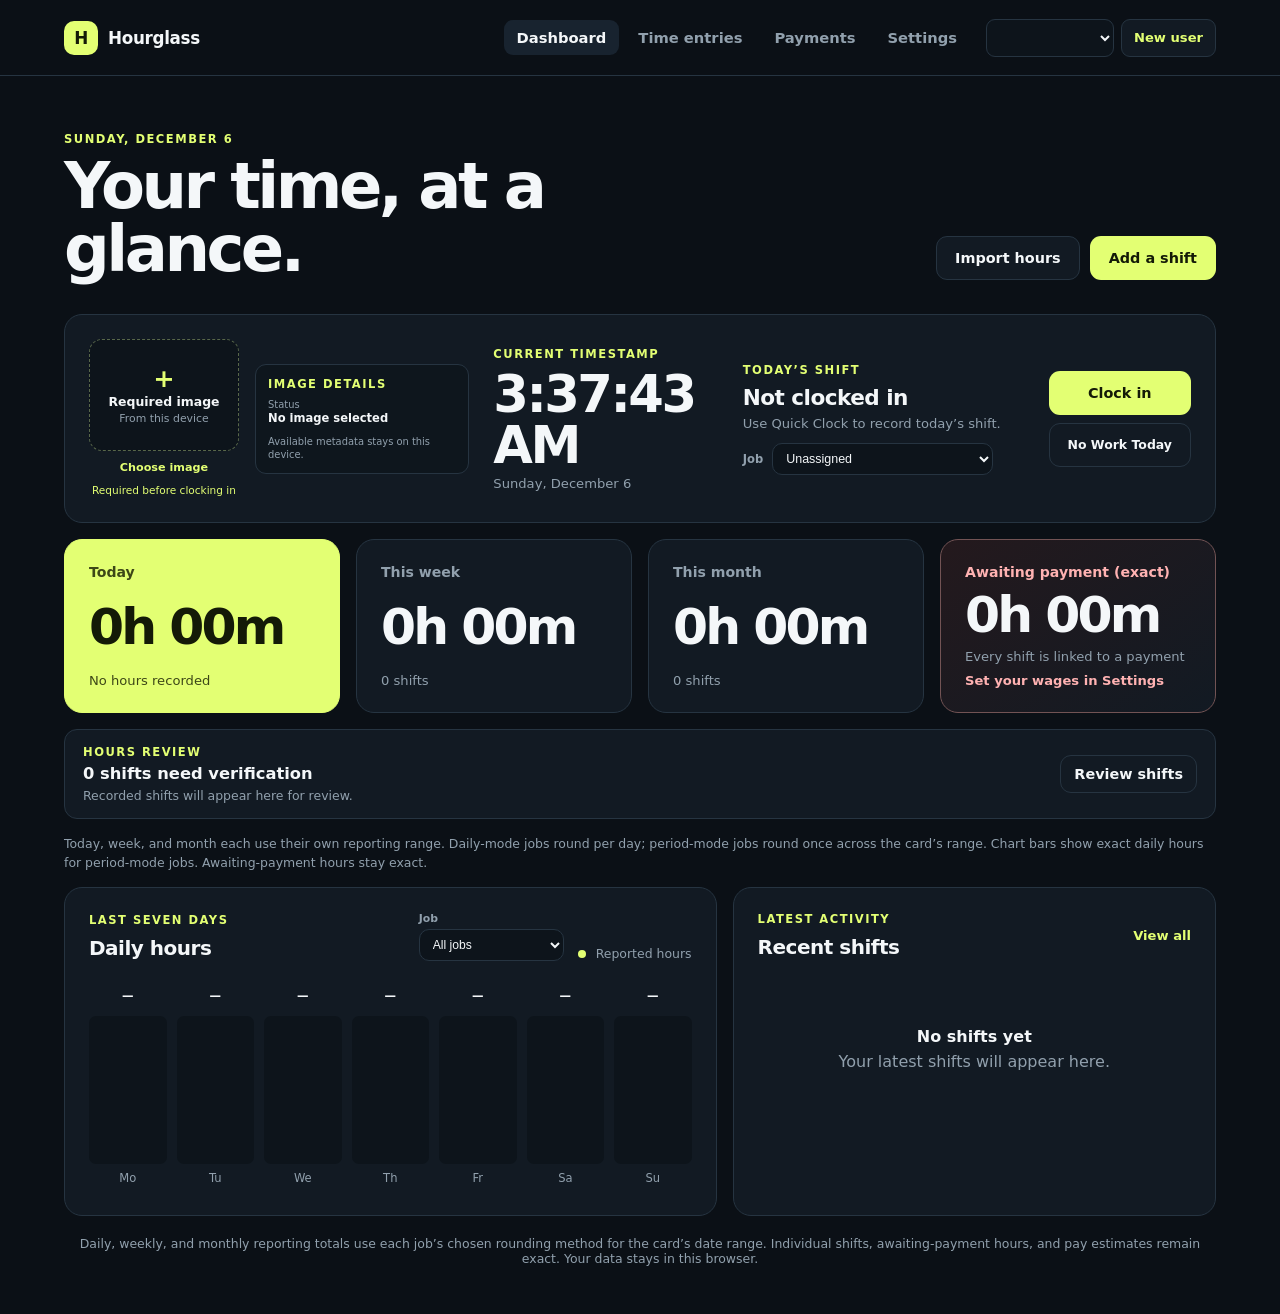
==== commit c7f5e189: "Build 38.1: Individual shift validation and calendar layout" ====
--- a/docs/index.html
+++ b/docs/index.html
@@ -7,7 +7,7 @@
   <meta name="referrer" content="no-referrer">
   <meta name="description" content="A private, browser-based work-hour tracker.">
   <title>Hourglass — Work dashboard</title>
-  <link rel="stylesheet" href="styles.css?v=37">
+  <link rel="stylesheet" href="styles.css?v=38">
 </head>
 <body>
   <header class="site-header">
@@ -116,6 +116,14 @@
       </article>
     </section>
 
+    <section class="validation-reminder" aria-label="Shift validation reminder">
+      <div>
+        <span class="eyebrow">Hours review</span>
+        <strong id="pending-validation-count">0 shifts need verification</strong>
+        <span id="pending-validation-detail">Verify each shift against your worked hours.</span>
+      </div>
+      <a class="button secondary small" href="entry.html?validation=pending#history">Review shifts</a>
+    </section>
     <p class="reporting-note">Today, week, and month each use their own reporting range. Daily-mode jobs round per day; period-mode jobs round once across the card’s range. Chart bars show exact daily hours for period-mode jobs. Awaiting-payment hours stay exact.</p>
     <section class="dashboard-grid">
       <article class="panel">
@@ -170,10 +178,10 @@
   </dialog>
 
   <script src="daily-rounding.js?v=37"></script>
-  <script src="shared.js?v=37"></script>
+  <script src="shared.js?v=38"></script>
   <script src="profile-ui.js?v=22"></script>
   <script src="no-work.js?v=20"></script>
   <script src="image-metadata.js?v=15"></script>
-  <script src="dashboard.js?v=37"></script>
+  <script src="dashboard.js?v=38"></script>
 </body>
 </html>
--- a/docs/styles.css
+++ b/docs/styles.css
@@ -368,3 +368,30 @@
   .chart-job-filter { flex: 1; }
   .chart-job-filter select { max-width: none; }
 }
+
+/* Build 38 - shift-level verification */
+.validation-reminder { margin: 0 0 16px; padding: 15px 18px; border: 1px solid var(--line); border-radius: 13px; background: var(--surface); display: flex; align-items: center; justify-content: space-between; gap: 16px; }
+.validation-reminder > div { display: grid; gap: 5px; min-width: 0; }
+.validation-reminder .eyebrow { margin: 0; }
+.validation-reminder strong { color: var(--text); font-size: 1.02rem; }
+.validation-reminder span:last-child { color: var(--muted); font-size: .78rem; }
+.validation-progress { padding: 11px 14px; margin: 0 0 12px; background: var(--surface-2); border: 1px solid var(--line); border-radius: 10px; font-size: .82rem; font-weight: 750; }
+.validation-filter-field select { min-width: 150px; padding: 9px 11px; font-size: .85rem; }
+.validation-cell { min-width: 170px; }
+.shift-validation-label { display: inline-flex; align-items: center; gap: 8px; cursor: pointer; color: var(--text); font-weight: 750; font-size: .78rem; white-space: nowrap; }
+.shift-validation-label input { width: 17px; height: 17px; flex: 0 0 auto; accent-color: var(--accent); cursor: pointer; }
+.shift-validation-label span { margin: 0; font-size: .78rem; }
+.validation-timestamp { display: block; margin: 5px 0 0 25px; color: var(--muted); font-size: .69rem; line-height: 1.4; }
+@media (max-width: 560px) { .validation-reminder { flex-direction: column; align-items: stretch; } .validation-reminder .button { width: 100%; } .validation-filter-field, .validation-filter-field select { width: 100%; min-width: 0; } }
+
+/* Build 38.1: restore the pre-validation Shift History calendar toolbar layout. */
+.validation-toolbar { display: flex; flex-wrap: wrap; gap: 14px; align-items: center; justify-content: space-between; margin-bottom: 12px; }
+.validation-toolbar .validation-progress { flex: 1 1 230px; margin-bottom: 0; }
+.validation-toolbar .validation-filter-field { width: auto; flex: 0 1 210px; min-width: 170px; }
+.validation-toolbar .validation-filter-field span { font-size: .7rem; font-weight: 750; color: var(--muted); }
+.validation-toolbar .validation-filter-field select { display: block; width: 100%; min-width: 0; }
+@media (max-width: 560px) {
+  .validation-toolbar { align-items: stretch; flex-direction: column; }
+  .validation-toolbar .validation-progress { flex: 0 0 auto; }
+  .validation-toolbar .validation-filter-field { min-width: 0; flex: 0 0 auto; }
+}
